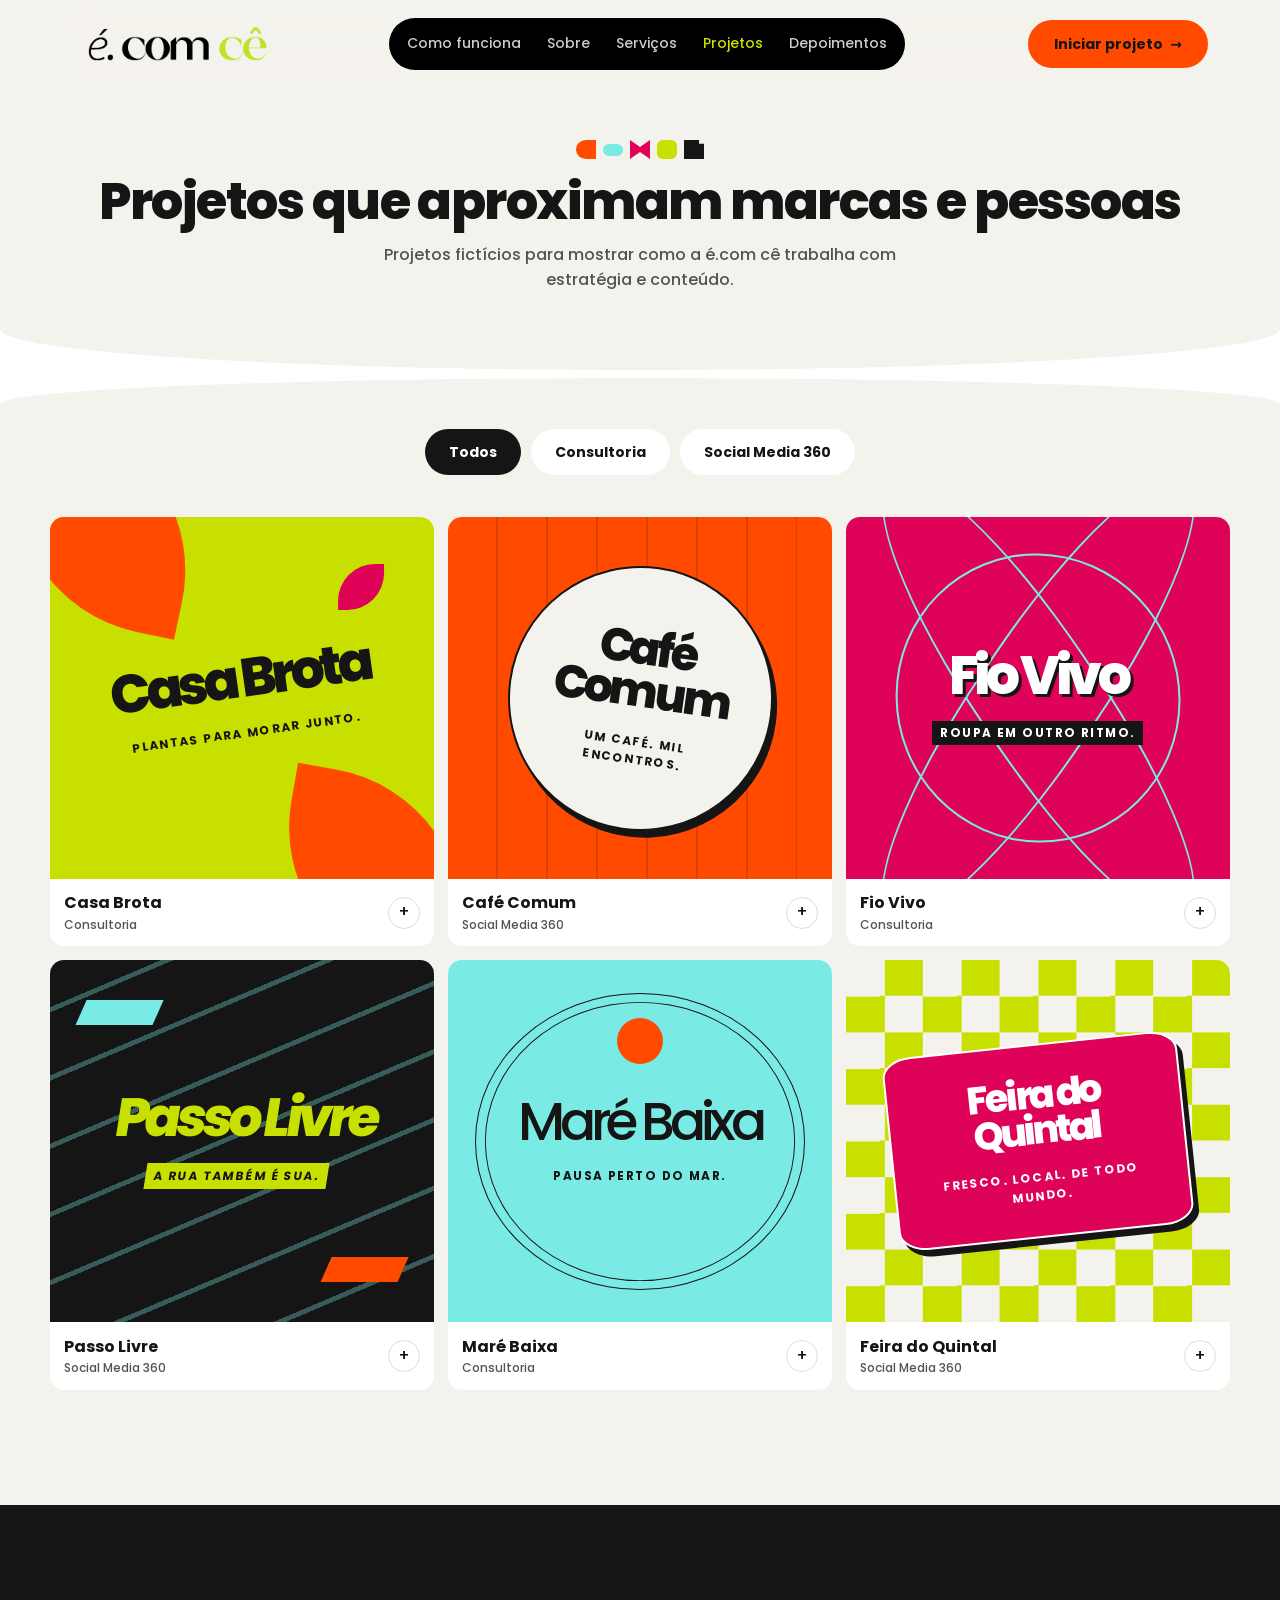
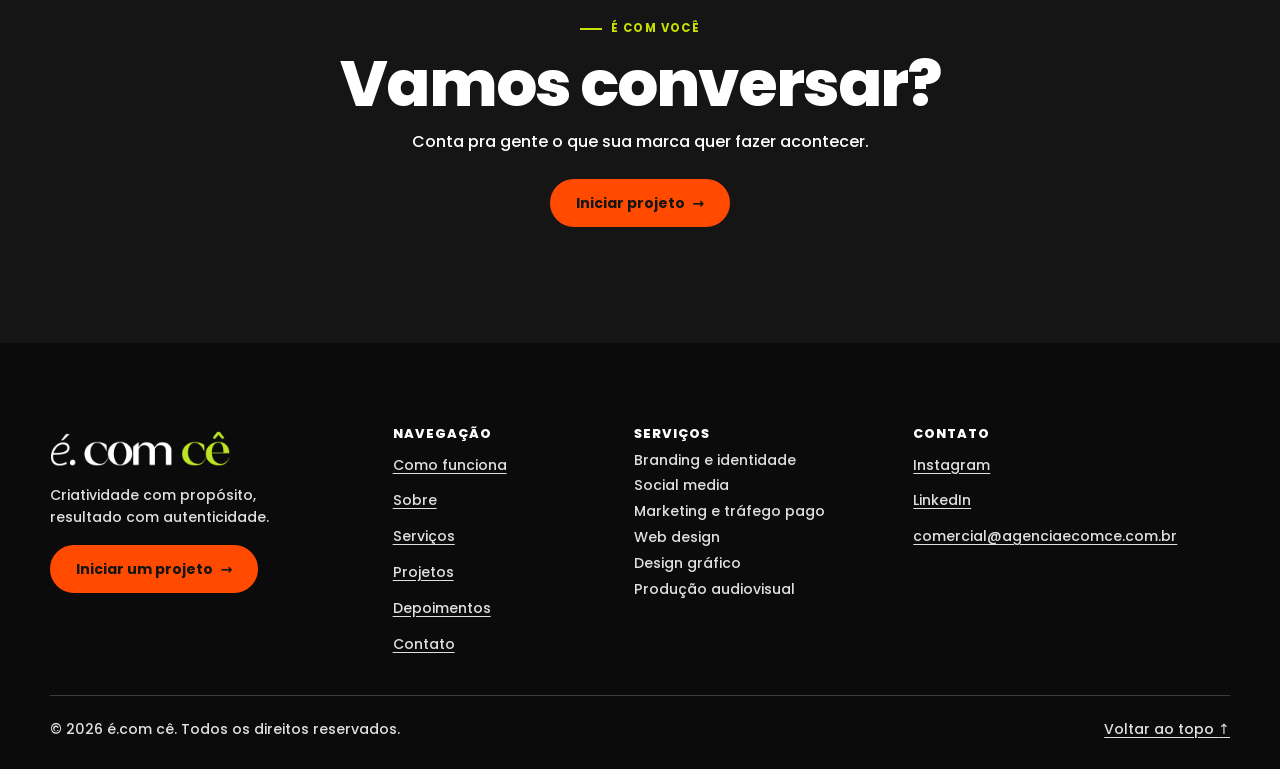
==== projeto/index.html @ 96fc291e "Add files via upload" ====
<!doctype html>
<html lang="pt-BR">
<head>
  <meta charset="utf-8">
  <meta name="viewport" content="width=device-width, initial-scale=1, viewport-fit=cover">
  <title>Projetos | é.com cê</title>
  <meta name="description" content="Explore projetos fictícios de Consultoria e Social Media 360 criados para ilustrar o trabalho da é.com cê.">
  <link rel="icon" href="../img/favicon.png" type="image/png">
  <link rel="stylesheet" href="../css/style.css">
  <link rel="stylesheet" href="../css/pages.css">
  <script src="../js/script.js" defer></script>
</head>
<body>
  <a class="skip-link" href="#conteudo">Pular para o conteúdo</a>

  <header class="site-header">
    <div class="header-bar">
      <a class="brand" href="../#inicio" aria-label="é.com cê — início">
        <span class="brand-mark" aria-hidden="true">
          <img class="brand-ink" src="../img/logo-escura.png" alt="" width="1232" height="1231">
          <img class="brand-white" src="../img/logo-clara.png" alt="" width="1232" height="1232">
        </span>
      </a>
      <button class="menu-toggle" type="button" aria-expanded="false" aria-controls="menu" hidden>
        <span class="menu-toggle-icon" aria-hidden="true"></span>
        <span class="sr-only">Abrir menu</span>
      </button>
      <nav class="site-nav" id="menu" aria-label="Principal">
        <a href="../#como">Como funciona</a>
        <a href="../sobre/">Sobre</a>
        <a href="../#servicos">Serviços</a>
        <a href="./" aria-current="page">Projetos</a>
        <a href="../#depoimentos">Depoimentos</a>
        <a class="button button-primary nav-contact-mobile" href="../#contato">Iniciar projeto <span aria-hidden="true">→</span></a>
      </nav>
      <a class="button button-primary nav-contact-desktop" href="../#contato">Iniciar projeto <span aria-hidden="true">→</span></a>
    </div>
  </header>

  <main id="conteudo" tabindex="-1">
    <section class="inner-hero portfolio-hero" id="inicio" aria-labelledby="project-title">
      <div class="container">
        <div class="brand-shapes hero-enter" aria-hidden="true"><span></span><span></span><span></span><span></span><span></span></div>
        <h1 class="hero-enter" id="project-title">Projetos que aproximam marcas e pessoas</h1>
        <p class="section-copy hero-enter">Projetos fictícios para mostrar como a é.com cê trabalha com estratégia e conteúdo.</p>
      </div>
    </section>

    <section class="portfolio-gallery" aria-label="Galeria de projetos">
      <div class="container">
        <div class="project-filters" role="group" aria-label="Filtrar projetos" hidden>
          <button type="button" class="button" data-filter="todos" aria-pressed="true">Todos</button>
          <button type="button" class="button" data-filter="consultoria" aria-pressed="false">Consultoria</button>
          <button type="button" class="button" data-filter="social" aria-pressed="false">Social Media 360</button>
        </div>
        <p class="sr-only" role="status" id="project-filter-status"></p>
        <div class="portfolio-grid">
          <details class="project-card" data-project-category="consultoria">
            <summary>
              <div class="project-art art-brota" aria-hidden="true">
                <div class="art-decor"><i></i><i></i><i></i></div>
                <div class="art-lockup"><span>Casa Brota</span><small>Plantas para morar junto.</small></div>
              </div>
              <div class="project-caption">
                <span><strong>Casa Brota</strong><small>Consultoria</small></span>
                <span class="project-more" aria-hidden="true"></span>
              </div>
            </summary>
            <p class="project-description">Uma floricultura de bairro quer mostrar como escolher e cuidar de plantas para espaços pequenos. O projeto organiza o posicionamento, os temas de comunicação e as orientações para o primeiro mês.</p>
          </details>
          <details class="project-card" data-project-category="social">
            <summary>
              <div class="project-art art-comum" aria-hidden="true">
                <div class="art-decor"><i></i><i></i><i></i></div>
                <div class="art-lockup"><span>Café Comum</span><small>Um café. Mil encontros.</small></div>
              </div>
              <div class="project-caption">
                <span><strong>Café Comum</strong><small>Social Media 360</small></span>
                <span class="project-more" aria-hidden="true"></span>
              </div>
            </summary>
            <p class="project-description">Uma série de posts e vídeos apresenta quem faz o café, o que sai do forno e como o bairro ocupa o salão. O calendário conecta cada formato a um momento da semana.</p>
          </details>
          <details class="project-card" data-project-category="consultoria">
            <summary>
              <div class="project-art art-fio" aria-hidden="true">
                <div class="art-decor"><i></i><i></i><i></i></div>
                <div class="art-lockup"><span>Fio Vivo</span><small>Roupa em outro ritmo.</small></div>
              </div>
              <div class="project-caption">
                <span><strong>Fio Vivo</strong><small>Consultoria</small></span>
                <span class="project-more" aria-hidden="true"></span>
              </div>
            </summary>
            <p class="project-description">Uma marca de roupas feitas em pequenas tiragens precisa explicar seu modelo de produção. O projeto propõe uma mensagem central, pautas sobre o processo e um roteiro para o lançamento.</p>
          </details>
          <details class="project-card" data-project-category="social">
            <summary>
              <div class="project-art art-passo" aria-hidden="true">
                <div class="art-decor"><i></i><i></i><i></i></div>
                <div class="art-lockup"><span>Passo Livre</span><small>A rua também é sua.</small></div>
              </div>
              <div class="project-caption">
                <span><strong>Passo Livre</strong><small>Social Media 360</small></span>
                <span class="project-more" aria-hidden="true"></span>
              </div>
            </summary>
            <p class="project-description">Uma comunidade de corrida quer acolher quem está começando. A campanha propõe percursos fáceis, vídeos curtos com dicas e chamadas para os encontros do fim de semana.</p>
          </details>
          <details class="project-card" data-project-category="consultoria">
            <summary>
              <div class="project-art art-mare" aria-hidden="true">
                <div class="art-decor"><i></i><i></i><i></i></div>
                <div class="art-lockup"><span>Maré Baixa</span><small>Pausa perto do mar.</small></div>
              </div>
              <div class="project-caption">
                <span><strong>Maré Baixa</strong><small>Consultoria</small></span>
                <span class="project-more" aria-hidden="true"></span>
              </div>
            </summary>
            <p class="project-description">Uma pousada fictícia quer atrair visitantes na baixa temporada. O plano combina uma proposta de estadia mais tranquila com ideias de conteúdo sobre o entorno e a rotina local.</p>
          </details>
          <details class="project-card" data-project-category="social">
            <summary>
              <div class="project-art art-quintal" aria-hidden="true">
                <div class="art-decor"><i></i><i></i><i></i></div>
                <div class="art-lockup"><span>Feira do Quintal</span><small>Fresco. Local. De todo mundo.</small></div>
              </div>
              <div class="project-caption">
                <span><strong>Feira do Quintal</strong><small>Social Media 360</small></span>
                <span class="project-more" aria-hidden="true"></span>
              </div>
            </summary>
            <p class="project-description">Uma feira de produtores locais precisa divulgar sua próxima edição. A série apresenta expositores, produtos da estação e um guia prático para quem vai pela primeira vez.</p>
          </details>
        </div>
      </div>
    </section>

    <section class="section section-dark inner-cta" data-theme="dark" aria-labelledby="vamos-conversar">
      <div class="container" data-reveal>
        <p class="eyebrow">É com você</p>
        <h2 id="vamos-conversar">Vamos conversar?</h2>
        <p>Conta pra gente o que sua marca quer fazer acontecer.</p>
        <a class="button button-primary" href="../#contato">Iniciar projeto <span aria-hidden="true">→</span></a>
      </div>
    </section>
  </main>

  <footer class="site-footer" data-theme="dark">
    <div class="container">
      <div class="footer-grid">
        <div class="footer-brand">
          <a class="brand" href="../#inicio" aria-label="é.com cê — início">
            <span class="brand-mark"><img class="brand-white" src="../img/logo-clara.png" alt="" width="1232" height="1232"></span>
          </a>
          <p>Criatividade com propósito, resultado com autenticidade.</p>
          <a class="button button-primary" href="../#contato">Iniciar um projeto <span aria-hidden="true">→</span></a>
        </div>
        <nav class="footer-column" aria-label="Seções">
          <h2>Navegação</h2>
          <a href="../#como">Como funciona</a><a href="../sobre/">Sobre</a><a href="../#servicos">Serviços</a>
          <a href="./" aria-current="page">Projetos</a><a href="../#depoimentos">Depoimentos</a><a href="../#contato">Contato</a>
        </nav>
        <div class="footer-column">
          <h2>Serviços</h2>
          <span>Branding e identidade</span><span>Social media</span><span>Marketing e tráfego pago</span>
          <span>Web design</span><span>Design gráfico</span><span>Produção audiovisual</span>
        </div>
        <div class="footer-column">
          <h2>Contato</h2>
          <a href="https://www.instagram.com/e.com.ce/">Instagram</a>
          <a href="https://www.linkedin.com/company/ag%C3%AAncia-%C3%A9-com-c%C3%AA/">LinkedIn</a>
          <a data-contact-email href="mailto:comercial@agenciaecomce.com.br">comercial@agenciaecomce.com.br</a>
        </div>
      </div>
      <div class="footer-bottom">
        <span>© <span id="current-year">2026</span> é.com cê. Todos os direitos reservados.</span>
        <a href="#inicio">Voltar ao topo <span aria-hidden="true">↑</span></a>
      </div>
    </div>
  </footer>
</body>
</html>
---- css/style.css ----
/* Poppins, alfabeto latino. Consulte fonts/OFL.txt. */
@font-face {
  font-family: "Poppins";
  font-style: normal;
  font-weight: 400;
  font-display: swap;
  src: url("../fonts/poppins-400.woff2") format("woff2");
}

@font-face {
  font-family: "Poppins";
  font-style: normal;
  font-weight: 500;
  font-display: swap;
  src: url("../fonts/poppins-500.woff2") format("woff2");
}

@font-face {
  font-family: "Poppins";
  font-style: normal;
  font-weight: 600;
  font-display: swap;
  src: url("../fonts/poppins-600.woff2") format("woff2");
}

@font-face {
  font-family: "Poppins";
  font-style: normal;
  font-weight: 700;
  font-display: swap;
  src: url("../fonts/poppins-700.woff2") format("woff2");
}

@font-face {
  font-family: "Poppins";
  font-style: normal;
  font-weight: 800;
  font-display: swap;
  src: url("../fonts/poppins-800.woff2") format("woff2");
}

@font-face {
  font-family: "Poppins";
  font-style: italic;
  font-weight: 400;
  font-display: swap;
  src: url("../fonts/poppins-400-italic.woff2") format("woff2");
}

/* Base, layout e cores */
:root {
  color-scheme: light;
  --ink: #151515;
  --paper: #f4f2ec;
  --white: #fff;
  --orange: #ff4a00;
  --pink: #de0358;
  --lime: #c8e000;
  --cyan: #7aeae4;
  --muted: #55534e;
  --line: #18171526;
  --font: "Poppins", system-ui, sans-serif;
  --radius: 22px;
  --gutter: clamp(18px, 4vw, 48px);
  --section-space: clamp(64px, 9vw, 116px);
  --header-height: 76px;
  --ease-out: cubic-bezier(.2, .75, .25, 1);
}

*, *::before, *::after { box-sizing: border-box; }
html { scroll-behavior: smooth; scroll-padding-top: 16px; }
html.has-fixed-header { scroll-padding-top: calc(var(--header-height) + 12px + env(safe-area-inset-top, 0px)); }
body { margin: 0; background: var(--white); color: var(--ink); font: 500 1rem/1.55 var(--font); }
h1, h2, h3, p { margin: 0; }
h1, h2, h3 { line-height: 1.02; letter-spacing: -.03em; font-weight: 800; overflow-wrap: anywhere; }
h2 { font-size: clamp(2.15rem, 5.5vw, 4rem); text-wrap: balance; }
h3 { font-size: clamp(1.3rem, 2.6vw, 2rem); }
a { color: inherit; }
img { display: block; max-width: 100%; }
button, input, select, textarea { font: inherit; }
button { cursor: pointer; }
[hidden] { display: none !important; }
:focus-visible { outline: 3px solid var(--pink); outline-offset: 4px; }
.section-dark :focus-visible, .site-footer :focus-visible, .site-header[data-theme="dark"] :focus-visible { outline-color: var(--lime); }

.sr-only {
  position: absolute;
  width: 1px;
  height: 1px;
  padding: 0;
  overflow: hidden;
  clip-path: inset(50%);
  white-space: nowrap;
}

.skip-link {
  position: fixed;
  z-index: 30;
  top: calc(12px + env(safe-area-inset-top, 0px));
  left: var(--gutter);
  padding: 10px 16px;
  border-radius: 10px;
  background: var(--white);
  color: var(--ink);
  transform: translateY(calc(-100% - 50px));
}
.skip-link:focus { transform: none; }

.container {
  width: 100%;
  max-width: 1276px;
  padding-inline: max(var(--gutter), env(safe-area-inset-left, 0px)) max(var(--gutter), env(safe-area-inset-right, 0px));
  margin-inline: auto;
}

.section { padding-block: var(--section-space); }
.section-paper { background: var(--paper); }
.section-dark { background: var(--ink); color: var(--white); color-scheme: dark; }
.section-intro { max-width: 770px; margin-bottom: clamp(28px, 5vw, 52px); }
.section-copy { max-width: 58ch; margin-top: 16px; color: var(--muted); }
.eyebrow {
  display: flex;
  align-items: center;
  gap: 9px;
  margin-bottom: 14px;
  font-size: .72rem;
  font-weight: 700;
  letter-spacing: .12em;
  line-height: 1.45;
  text-transform: uppercase;
}
.eyebrow::before { content: ""; width: 1.4rem; height: 2px; flex: 0 0 auto; background: currentColor; }
.section-dark .eyebrow { color: var(--lime); }
h2 em { color: var(--orange); font: inherit; font-style: italic; }
.tag {
  display: inline-block;
  margin-bottom: 18px;
  padding: 6px 10px;
  border-radius: 6px;
  background: var(--pink);
  color: var(--white);
  font-size: .69rem;
  font-weight: 800;
  letter-spacing: .08em;
  text-transform: uppercase;
}
.tag-orange { background: var(--orange); color: var(--ink); }

.actions { display: flex; flex-wrap: wrap; gap: 12px; margin-top: 26px; }
.button {
  display: inline-flex;
  justify-content: center;
  align-items: center;
  gap: .55em;
  min-height: 46px;
  max-width: 100%;
  padding: 13px 24px;
  border: 2px solid currentColor;
  border-radius: 100px;
  background: transparent;
  color: inherit;
  text-align: center;
  text-decoration: none;
  font-size: .875rem;
  font-weight: 700;
  line-height: 1.3;
  transition: transform .22s var(--ease-out), background-color .22s, color .22s;
}
.button-primary { border-color: var(--orange); background: var(--orange); color: var(--ink); }
.button:active { transform: scale(.98); }
@media (hover: hover) and (pointer: fine) {
  .button:hover { transform: translateY(-3px); background: var(--lime); color: var(--ink); }
}

/* Cabeçalho e logotipo. A máscara recorta apenas a margem transparente dos PNGs. */
.site-header {
  --bar-bg: #000;
  --bar-text: var(--ink);
  --bar-line: #1115;
  position: relative;
  z-index: 20;
  padding: calc(9px + env(safe-area-inset-top, 0px)) max(12px, env(safe-area-inset-right, 0px)) 0 max(12px, env(safe-area-inset-left, 0px));
}
.has-fixed-header .site-header { position: fixed; inset: 0 0 auto; }
.site-header[data-theme="dark"] { --bar-text: #fff; --bar-line: #fff5; }

.header-bar {
  position: relative;
  display: flex;
  flex-wrap: wrap;
  align-items: center;
  justify-content: space-between;
  gap: 8px 14px;
  max-width: 1156px;
  min-height: 70px;
  margin-inline: auto;
  padding: 0 10px 0 26px;
  border-radius: 99px;
  color: var(--bar-text);
}
.has-fixed-header .header-bar { backdrop-filter: blur(14px); }

.brand { display: inline-flex; flex: 0 0 auto; min-height: 44px; align-items: center; border-radius: 6px; }
.brand-mark { position: relative; display: block; width: clamp(115px, 14vw, 184px); aspect-ratio: 914 / 178; overflow: hidden; }
.brand-mark img { position: absolute; top: -282%; left: -18.38%; width: 134.8%; height: auto; max-width: none; }
.site-header .brand-white, .site-header[data-theme="dark"] .brand-ink { visibility: hidden; }
.site-header[data-theme="dark"] .brand-white { visibility: visible; }

.site-nav {
  display: flex;
  flex-wrap: wrap;
  align-items: center;
  gap: 2px;
  padding: 6px;
  border-radius: 99px;
  background: var(--bar-bg);
  color: var(--white);
}
.site-nav a:not(.button) {
  display: flex;
  align-items: center;
  min-height: 40px;
  padding: 9px 12px;
  border-radius: 99px;
  font-size: .875rem;
  text-decoration: none;
  opacity: .8;
}
.site-nav a:not(.button):is(:hover, [aria-current]) { color: var(--lime); opacity: 1; }
.site-nav :focus-visible { outline-color: var(--lime); }
.nav-contact-mobile { display: none; }
.menu-toggle {
  display: grid;
  place-items: center;
  width: 46px;
  height: 46px;
  padding: 0;
  border: 1px solid var(--bar-line);
  border-radius: 50%;
  color: inherit;
  background: transparent;
}
.menu-toggle-icon { display: grid; gap: 5px; }
.menu-toggle-icon::before, .menu-toggle-icon::after {
  content: "";
  width: 18px;
  height: 2px;
  background: currentColor;
  transition: transform .22s var(--ease-out);
}
.menu-toggle[aria-expanded="true"] .menu-toggle-icon::before { transform: translateY(3.5px) rotate(45deg); }
.menu-toggle[aria-expanded="true"] .menu-toggle-icon::after { transform: translateY(-3.5px) rotate(-45deg); }

/* Abertura */
.hero {
  padding-block: clamp(64px, 9vw, 120px);
  background: var(--white);
  text-align: center;
}
.has-fixed-header .hero { padding-top: clamp(124px, 15vw, 180px); }
.hero .actions { justify-content: center; margin-top: 20px; }
.hero h1 { max-width: 880px; margin-inline: auto; font-size: clamp(2.5rem, 6.6vw, 5.25rem); text-wrap: balance; }
.hero h1 span { color: var(--orange); }
.hero .section-copy { margin: 22px auto 0; }

/* Seções institucionais */

.manifesto-copy { max-width: 580px; margin-inline: auto; text-align: center; }
.manifesto-copy .section-copy { max-width: 480px; margin-inline: auto; }
.manifesto-copy .section-copy:first-child { margin-top: 0; }
.manifesto-copy .actions { justify-content: center; }

.service-strip { overflow: hidden; padding-block: 16px; background: var(--lime); }
.service-strip-track { display: flex; width: max-content; animation: service-scroll 34s linear infinite; }
.service-strip-group { display: flex; flex: none; justify-content: space-around; align-items: center; min-width: 100vw; }
.service-strip span { display: inline-flex; gap: 20px; align-items: center; padding-inline-start: 20px; font-size: clamp(1.15rem, 2.2vw, 1.65rem); font-style: italic; white-space: nowrap; }
.service-strip span::after { content: "●"; font-size: .65rem; font-style: normal; }
.service-strip:hover .service-strip-track { animation-play-state: paused; }
@keyframes service-scroll { to { transform: translateX(-50%); } }

.service-grid { display: grid; grid-template-columns: repeat(12, minmax(0, 1fr)); gap: 14px; }
.service-card {
  display: flex;
  flex-direction: column;
  justify-content: space-between;
  grid-column: span 4;
  gap: clamp(16px, 5vw, 54px);
  min-width: 0;
  min-height: 290px;
  padding: clamp(20px, 3vw, 32px);
  border-radius: var(--radius);
  background: var(--card-bg);
  color: var(--ink);
  transition: box-shadow .25s var(--ease-out);
}
.service-card:nth-child(1) { --card-bg: var(--orange); grid-column: span 7; }
.service-card:nth-child(2) { --card-bg: var(--pink); grid-column: span 5; color: var(--white); }
.service-card:nth-child(3) { --card-bg: var(--lime); }
.service-card:nth-child(4) { --card-bg: var(--cyan); }
.service-card:nth-child(5) { --card-bg: var(--paper); }
.service-card p { margin-top: 12px; font-size: .93rem; }
.service-card p::before { content: "→ "; }
.service-number { align-self: flex-start; font: italic 400 3.9rem/.9 var(--font); opacity: .68; transition: transform .25s var(--ease-out); }
@media (hover: hover) and (pointer: fine) {
  .service-card:hover { box-shadow: 0 0 0 3px #ffffff80; }
  .service-card:hover .service-number { transform: translateX(7px) rotate(-8deg); }
}

/* Depoimentos e caminhos */
.testimonials, .paths { text-align: center; }
.testimonials h2, .paths h2 { font-size: clamp(1.75rem, 4vw, 2.75rem); }
.testimonials .section-copy, .paths .section-intro, .paths .section-copy { margin-inline: auto; }
.testimonial-categories {
  display: grid;
  grid-template-columns: repeat(5, minmax(0, 1fr));
  gap: 10px;
  margin: 30px 0 20px;
}
.testimonial-categories > div {
  position: relative;
  display: flex;
  align-items: flex-end;
  aspect-ratio: 3 / 4;
  padding: 12px;
  border-radius: 16px;
  background: var(--tile-bg, var(--ink));
  color: var(--tile-text, var(--white));
  font-size: .81rem;
  font-weight: 800;
}
.testimonial-categories > div::before {
  content: "▶" / "";
  position: absolute;
  inset: 0;
  display: grid;
  place-items: center;
  font-size: 1.6rem;
}
.testimonial-categories > :nth-child(1) { --tile-bg: var(--pink); }
.testimonial-categories > :nth-child(3) { --tile-bg: var(--orange); --tile-text: var(--ink); }
.testimonial-categories > :nth-child(4) { --tile-bg: var(--cyan); --tile-text: var(--ink); }
.testimonial-categories > :nth-child(5) { --tile-bg: var(--lime); --tile-text: var(--ink); }
.testimonial-panel {
  display: grid;
  grid-template-columns: minmax(0, .7fr) minmax(0, 1.6fr) minmax(0, 1fr);
  align-items: center;
  gap: 24px;
  padding: clamp(18px, 4vw, 26px);
  border-radius: 20px;
  background: var(--ink);
  color: #ddd;
  text-align: left;
  font-size: .875rem;
}
.testimonial-panel h3 { font-size: 1.375rem; color: var(--white); }
.testimonial-author { display: flex; align-items: center; gap: 12px; margin-top: 14px; }
.testimonial-author span { width: 42px; height: 42px; border-radius: 50%; background: #333; }
.testimonial-logos { display: grid; grid-template-columns: repeat(2, minmax(0, 1fr)); gap: 10px; }
.testimonial-logos span { display: grid; place-items: center; min-height: 54px; border: 1px dashed #fff4; border-radius: 12px; text-align: center; font-size: .72rem; }
.path-grid { display: grid; grid-template-columns: repeat(3, minmax(0, 1fr)); gap: 14px; text-align: left; }
.path-card { display: flex; flex-direction: column; align-items: flex-start; gap: 12px; padding: clamp(20px, 3vw, 30px); border: 1px solid var(--line); border-radius: var(--radius); background: var(--white); }
.path-card ul { margin: 0 0 8px; padding-inline-start: 20px; }
.path-card .button { margin-top: auto; }
.path-featured { background: var(--pink); color: var(--white); }
.path-featured .badge { color: var(--ink); }
.path-featured .button { background: var(--white); color: var(--pink); }
.path-dark { background: var(--ink); color: var(--white); }
.path-dark .button { border-color: var(--orange); background: var(--orange); color: var(--ink); }
.path-dark :focus-visible { outline-color: var(--lime); }
.badge { padding: 4px 10px; border-radius: 100px; background: var(--lime); font-size: .72rem; font-weight: 700; }

/* Contato e rodapé */
.contact-layout { display: grid; grid-template-columns: repeat(2, minmax(0, 1fr)); align-items: start; gap: clamp(24px, 5vw, 62px); }
.faq { display: grid; gap: 8px; margin-block: 16px 20px; }
.faq details { border: 1px solid #fff4; border-radius: 12px; }
.faq summary { display: flex; justify-content: space-between; align-items: center; gap: 12px; min-height: 46px; padding: 10px 14px; cursor: pointer; font-size: .94rem; font-weight: 600; list-style: none; }
.faq summary::-webkit-details-marker { display: none; }
.faq summary::after { content: "+"; flex: none; color: var(--lime); font-size: 1.3rem; line-height: 1; }
.faq details[open] summary::after { content: "−"; }
.faq details p { padding: 0 14px 14px; color: #ddd; font-size: .9rem; }
.contact-note { display: flex; flex-wrap: wrap; gap: 8px; padding: clamp(18px, 3vw, 26px); border-radius: var(--radius); background: var(--lime); color: var(--ink); }
.contact-note h3, .contact-note p { flex-basis: 100%; }
.contact-note .button { margin-top: 8px; }
.contact-note :focus-visible { outline-color: var(--ink); }

.contact-form {
  display: grid;
  gap: 7px;
  padding: clamp(16px, 3vw, 30px);
  border-radius: var(--radius);
  background: var(--white);
  color: var(--ink);
  color-scheme: light;
}
.contact-form label { font-size: .84rem; font-weight: 700; }
.contact-form label span { color: var(--muted); font-weight: 400; }
.contact-form :is(input, select, textarea) {
  min-width: 0;
  width: 100%;
  min-height: 46px;
  margin-bottom: 8px;
  padding: 9px 12px;
  border: 1px solid #7c7970;
  border-radius: 10px;
  background: var(--white);
  color: var(--ink);
  font-size: 1rem;
}
.contact-form textarea { resize: vertical; }
.contact-form :is(input, textarea)::placeholder { font-size: .875rem; }
.contact-form :focus-visible { outline-color: var(--pink); }
.contact-form button:disabled { opacity: .65; cursor: wait; }
.form-note, .form-status { color: var(--muted); font-size: .84rem; }
.form-status:not(:empty) { padding: 10px; border-radius: 8px; background: #ebf6ba; color: var(--ink); }
.form-status[data-error="true"] { background: #ffe1d7; color: #7e2209; }

.site-footer { padding-block: clamp(48px, 7vw, 84px) max(24px, env(safe-area-inset-bottom, 0px)); background: #0b0b0b; color: #e0e0e0; font-size: .88rem; }
.footer-grid { display: grid; grid-template-columns: 1.25fr .85fr 1fr 1.25fr; gap: 26px; }
.footer-brand .brand-mark { width: min(180px, 60vw); }
.footer-brand p { max-width: 27ch; margin: 12px 0 16px; }
.footer-column { display: flex; flex-direction: column; align-items: flex-start; gap: 4px; min-width: 0; }
.footer-column h2 { margin-bottom: 6px; color: var(--white); font-size: .8rem; letter-spacing: .08em; text-transform: uppercase; }
.footer-column a, .footer-bottom a { padding-block: 5px; text-decoration: underline; text-underline-offset: .22em; overflow-wrap: anywhere; }
.site-footer a:not(.button):hover { color: var(--lime); }
.footer-bottom { display: flex; flex-wrap: wrap; align-items: center; justify-content: space-between; gap: 12px; margin-top: 34px; padding-top: 18px; border-top: 1px solid #fff3; }

/* Movimento: a abertura roda no carregamento; as seções revelam uma vez. */
@keyframes enter {
  from { opacity: 0; transform: translateY(24px); }
  to { opacity: 1; transform: none; }
}
@keyframes menu-enter {
  from { opacity: 0; transform: translateY(-8px); }
  to { opacity: 1; transform: none; }
}

@media (prefers-reduced-motion: no-preference) {
  .hero-enter { animation: enter .68s var(--ease-out) backwards; }
  .hero h1 { animation-delay: .1s; }
  .hero .section-copy { animation-delay: .22s; }
  .hero .actions { animation-delay: .34s; }
  .hero .actions:focus-within { animation: none; }
  [data-reveal-state="pending"]:not(:focus-within) { opacity: 0; transform: translateY(22px); }
  [data-reveal-state="shown"] { transition: opacity .55s var(--ease-out), transform .55s var(--ease-out); }
  [data-reveal="2"] { transition-delay: 55ms; }
  [data-reveal="3"] { transition-delay: 110ms; }
  [data-reveal-state]:focus-within { opacity: 1; transform: none; transition: none; }
  .service-card[data-reveal-state="shown"] { transition-property: opacity, transform, box-shadow; }
}

/* Tablet e celular */
@media (max-width: 940px) {
  .header-bar { padding-inline: 14px; }
  .site-nav { flex-basis: 100%; }
  .nav-contact-desktop { display: none; }
  .nav-contact-mobile { display: inline-flex; }
  .has-fixed-header .site-nav {
    position: absolute;
    inset: calc(100% + 4px) 0 auto;
    display: grid;
    max-height: calc(100dvh - var(--header-height) - 18px - env(safe-area-inset-top, 0px) - env(safe-area-inset-bottom, 0px));
    overflow-y: auto;
    overscroll-behavior: contain;
    padding: 14px 18px 18px;
    border: 1px solid #fff4;
    border-radius: 24px;
    animation: menu-enter .22s var(--ease-out);
  }
  .has-fixed-header .site-nav a:not(.button) {
    min-height: 44px;
    padding-inline: 4px;
    border-bottom: 1px solid #fff3;
    border-radius: 0;
    font-size: 1rem;
  }
  .has-fixed-header .nav-contact-mobile { margin-top: 8px; }

  .service-grid, .contact-layout, .path-grid, .testimonial-panel { grid-template-columns: minmax(0, 1fr); }
  .service-card:nth-child(n) { grid-column: auto; min-height: 205px; }
  .testimonial-categories { grid-template-columns: repeat(3, minmax(0, 1fr)); }
  .footer-grid { grid-template-columns: repeat(2, minmax(0, 1fr)); }
  .footer-brand { grid-column: 1 / -1; }
  .footer-column a, .footer-bottom a { display: inline-flex; align-items: center; min-height: 44px; }
}

@media (max-width: 460px) {
  .hero .actions { display: grid; grid-template-columns: minmax(0, 1fr); max-width: 340px; margin-inline: auto; }
  .hero h1 { font-size: clamp(2.15rem, 9.4vw, 2.85rem); }
  .footer-grid { grid-template-columns: minmax(0, 1fr); }
  .service-card:nth-child(n) { min-height: 0; }
}

@media (prefers-reduced-motion: reduce) {
  *, *::before, *::after { animation: none !important; transition: none !important; scroll-behavior: auto !important; }
  .button:is(:hover, :active), .service-card:hover .service-number { transform: none; }
  .service-strip-track { width: auto; }
  .service-strip-group { min-width: 0; flex-wrap: wrap; gap: 6px; padding-inline: 12px; }
  .service-strip-group span { padding-inline-start: 6px; gap: 6px; }
  .service-strip-repeat { display: none; }
}
---- css/pages.css ----
/* Layout das páginas internas */
.inner-hero { padding-block: clamp(48px, 7vw, 100px) clamp(48px, 6vw, 82px); background: var(--paper); }
.has-fixed-header .inner-hero { padding-top: calc(var(--header-height) + clamp(42px, 5vw, 84px) + env(safe-area-inset-top, 0px)); }
.inner-hero h1 { font-size: clamp(2.15rem, 4vw, 3.7rem); text-wrap: balance; }
.inner-cta { text-align: center; }
.inner-cta .eyebrow { justify-content: center; }
.inner-cta h2 { margin-bottom: 14px; }
.inner-cta .button { margin-top: 24px; }

/* Portfólio */
.portfolio-hero { text-align: center; border-radius: 0 0 50% 50% / 0 0 11% 11%; }
.portfolio-hero .section-copy { margin-inline: auto; }
.brand-shapes { display: flex; justify-content: center; gap: 7px; align-items: center; margin-bottom: 16px; }
.brand-shapes span { width: 20px; height: 19px; background: var(--pink); }
.brand-shapes span:nth-child(1) { border-radius: 100% 0 0 100%; background: var(--orange); }
.brand-shapes span:nth-child(2) { height: 12px; border-radius: 20px; background: var(--cyan); }
.brand-shapes span:nth-child(3) { clip-path: polygon(0 0, 50% 37%, 100% 0, 100% 100%, 50% 63%, 0 100%); }
.brand-shapes span:nth-child(4) { border-radius: 6px; background: var(--lime); }
.brand-shapes span:nth-child(5) { clip-path: polygon(0 0, 75% 0, 75% 20%, 100% 20%, 100% 100%, 0 100%); background: var(--ink); }

.portfolio-gallery {
  margin-top: 8px;
  padding-block: clamp(26px, 4vw, 52px) var(--section-space);
  border-radius: 50% 50% 0 0 / 26px 26px 0 0;
  background: var(--paper);
}
.project-filters { display: flex; flex-wrap: wrap; justify-content: center; gap: 10px; margin-bottom: clamp(24px, 4vw, 42px); }
.project-filters .button { border: 0; background: var(--white); }
.project-filters .button[aria-pressed="true"] { background: var(--ink); color: var(--white); }
.portfolio-grid { display: grid; grid-template-columns: repeat(3, minmax(0, 1fr)); align-items: start; gap: 14px; }
.project-card { border-radius: 14px; background: var(--white); }
.project-card summary { display: block; list-style: none; cursor: pointer; border-radius: inherit; }
.project-card summary::-webkit-details-marker, .offer-accordion summary::-webkit-details-marker { display: none; }
.project-caption { display: flex; align-items: center; justify-content: space-between; gap: 10px; padding: 12px 14px; }
.project-caption strong, .project-caption small { display: block; }
.project-caption small { color: var(--muted); font-size: .75rem; }
.project-more { display: grid; place-items: center; flex: 0 0 32px; height: 32px; border: 1px solid var(--line); border-radius: 50%; }
.project-more::before { content: "+"; }
.project-card[open] .project-more::before { content: "−"; }
.project-description { padding: 0 14px 16px; color: var(--muted); font-size: .875rem; }

.project-art {
  position: relative;
  container-type: inline-size;
  isolation: isolate;
  overflow: hidden;
  display: grid;
  place-items: center;
  aspect-ratio: 1.06;
  border-radius: 14px 14px 0 0;
  background: var(--art-bg);
  color: var(--art-ink, var(--ink));
  text-align: center;
}
.art-decor { position: absolute; inset: 0; z-index: -1; overflow: hidden; transition: transform .45s var(--ease-out); }
.project-card summary:hover .art-decor { transform: scale(1.06); }
.art-decor i { position: absolute; display: block; }
.art-lockup { width: 84%; }
.art-lockup span { display: block; font-size: clamp(1.8rem, 14cqw, 5rem); font-weight: 800; line-height: .94; letter-spacing: -.085em; }
.art-lockup small { display: block; margin-top: 5cqw; font-size: clamp(.625rem, 3.1cqw, .95rem); font-weight: 700; letter-spacing: .12em; text-transform: uppercase; }

.art-brota { --art-bg: var(--lime); }
.art-brota .art-decor i { width: 50%; aspect-ratio: 1; background: var(--orange); border-radius: 0 80% 0 80%; }
.art-brota .art-decor i:nth-child(1) { top: -24%; left: -12%; transform: rotate(12deg); }
.art-brota .art-decor i:nth-child(2) { bottom: -25%; right: -10%; transform: rotate(10deg); }
.art-brota .art-decor i:nth-child(3) { right: 13%; top: 13%; width: 12%; background: var(--pink); transform: rotate(90deg); }
.art-brota .art-lockup { transform: rotate(-8deg); }

.art-comum { --art-bg: var(--orange); --art-ink: var(--ink); }
.art-comum .art-decor { background: repeating-linear-gradient(90deg, transparent 0 12.5%, #15151528 12.5% 13%); }
.art-comum .art-lockup { width: 69%; aspect-ratio: 1; display: grid; align-content: center; padding: 10%; background: var(--paper); border: 2px solid; border-radius: 50%; box-shadow: 5px 6px 0 var(--ink); transform: rotate(8deg); }
.art-comum .art-lockup span { font-size: clamp(1.7rem, 12cqw, 4rem); }

.art-fio { --art-bg: var(--pink); --art-ink: var(--white); }
.art-fio .art-decor i { inset: -22% 34%; border: 2px solid var(--cyan); border-radius: 48%; transform: rotate(-34deg); }
.art-fio .art-decor i:nth-child(2) { transform: rotate(34deg); }
.art-fio .art-decor i:nth-child(3) { inset: 10% 13%; border-radius: 50%; transform: rotate(-22deg); }
.art-fio .art-lockup span { text-shadow: 3px 3px var(--ink); }
.art-fio .art-lockup small { display: inline-block; padding: 3px 8px; background: var(--ink); }

.art-passo { --art-bg: var(--ink); --art-ink: var(--lime); }
.art-passo .art-decor { background: repeating-linear-gradient(-23deg, transparent 0 12%, #7aeae455 12% 13%); }
.art-passo .art-decor i:nth-child(1) { top: 11%; left: 8%; width: 20%; height: 7%; background: var(--cyan); transform: skew(-24deg); }
.art-passo .art-decor i:nth-child(2) { right: 8%; bottom: 11%; width: 20%; height: 7%; background: var(--orange); transform: skew(-24deg); }
.art-passo .art-lockup { transform: skew(-9deg); }
.art-passo .art-lockup small { display: inline-block; padding: 4px 8px; background: var(--lime); color: var(--ink); }

.art-mare { --art-bg: var(--cyan); }
.art-mare .art-decor i { width: 86%; height: 82%; border: 1px solid var(--ink); border-radius: 50%; top: 9%; left: 7%; }
.art-mare .art-decor i:nth-child(2) { transform: scale(.94); }
.art-mare .art-decor i:nth-child(3) { left: 44%; top: 16%; width: 12%; height: auto; aspect-ratio: 1; border: 0; background: var(--orange); }
.art-mare .art-lockup span { font-weight: 500; letter-spacing: -.1em; }

.art-quintal { --art-bg: var(--paper); }
.art-quintal .art-decor { background: conic-gradient(var(--lime) 25%, transparent 0 50%, var(--lime) 0 75%, transparent 0) 0 0 / 20% 20%; }
.art-quintal .art-lockup { width: 77%; padding: 8% 5%; border: 2px solid; border-radius: 10%; background: var(--pink); color: var(--white); transform: rotate(-6deg); box-shadow: 5px 7px 0 var(--ink); }
.art-quintal .art-lockup span { font-size: clamp(1.5rem, 10cqw, 3.5rem); }

/* Sobre e retratos */
.about-hero-grid { display: grid; grid-template-columns: minmax(0, .8fr) minmax(0, 1.2fr); align-items: center; gap: clamp(24px, 6vw, 84px); }
.about-hero-grid > .hero-enter:nth-child(2) { animation-delay: .12s; }
.about-portrait { position: relative; margin: 0 7px; }
.about-portrait-art { display: grid; grid-template-columns: repeat(3, minmax(0, 1fr)); align-items: end; overflow: hidden; min-height: 230px; aspect-ratio: 1.56; border-radius: 26% 0 0 0; background: var(--cyan); }
.about-portrait-art img { width: 100%; height: auto; }
.about-portrait-art img:nth-child(2) { transform: scale(1.14); transform-origin: bottom; z-index: 1; }
.portrait-spark, .portrait-star { position: absolute; z-index: 2; line-height: 1; font-size: clamp(2.75rem, 8vw, 7rem); }
.portrait-spark { top: -.22em; right: -.1em; color: var(--pink); }
.portrait-star { bottom: -.28em; left: -.19em; color: var(--lime); }

.team-section { padding-block: clamp(24px, 4vw, 48px); }
.team-carousel { overflow: hidden; }
.team-carousel:focus-visible { outline-offset: -4px; }
.team-track { display: flex; width: max-content; }
.team-group { display: flex; gap: 10px; padding-inline-end: 10px; }
.team-group img { width: clamp(160px, 24vw, 320px); height: auto; border-radius: 22px; filter: grayscale(100%); }
.team-controls { display: flex; flex-wrap: wrap; align-items: center; justify-content: space-between; gap: 10px; margin-top: 12px; color: var(--muted); font-size: .8rem; }
.team-motion-toggle { padding-block: 6px; min-height: 44px; }
@media (prefers-reduced-motion: no-preference) {
  .team-track { animation: team-slide 42s linear infinite; }
  .team-carousel:hover .team-track, .team-carousel:focus-within .team-track, .team-track.is-paused { animation-play-state: paused; }
}
@keyframes team-slide { to { transform: translateX(-50%); } }

.about-offer-grid { display: grid; grid-template-columns: minmax(0, .8fr) minmax(0, 1.2fr); gap: clamp(20px, 6vw, 84px); }
.about-offer h2 { font-size: clamp(2rem, 4.2vw, 3.4rem); }
.about-offer h2 span { color: var(--orange); }
.about-offer-social { background: var(--paper); }
.about-offer-social h2 span { color: var(--pink); }
.offer-accordion { display: grid; align-content: start; gap: 7px; }
.offer-accordion details { border-radius: 12px; background: var(--paper); }
.about-offer-social details { background: var(--white); }
.offer-accordion summary { display: flex; align-items: center; justify-content: space-between; gap: 12px; min-height: 56px; padding: 10px 14px; border-radius: 12px; cursor: pointer; list-style: none; font-weight: 600; }
.offer-accordion summary::after { content: "+"; display: grid; place-items: center; flex: 0 0 32px; height: 32px; border-radius: 50%; background: var(--orange); color: var(--ink); font-size: 1.25rem; }
.about-offer-social summary::after { background: var(--pink); color: var(--white); }
.offer-accordion details[open] summary::after { content: "−"; }
.offer-accordion details p { padding: 0 14px 14px; color: var(--muted); font-size: .9rem; }
.partners-section { min-height: clamp(200px, 30vw, 345px); background: var(--white); text-align: center; }

@media (max-width: 820px) {
  .portfolio-grid { grid-template-columns: repeat(2, minmax(0, 1fr)); }
}
@media (max-width: 640px) {
  .about-hero-grid, .about-offer-grid { grid-template-columns: minmax(0, 1fr); }
  .about-portrait-art { min-height: 0; }
}
@media (max-width: 440px) {
  .portfolio-grid { grid-template-columns: minmax(0, 1fr); }
  .project-filters .button { padding-inline: 12px; font-size: .8rem; }
}
@media (prefers-reduced-motion: reduce) {
  .team-carousel { overflow-x: auto; }
  .team-group-repeat, .team-motion-toggle { display: none !important; }
}
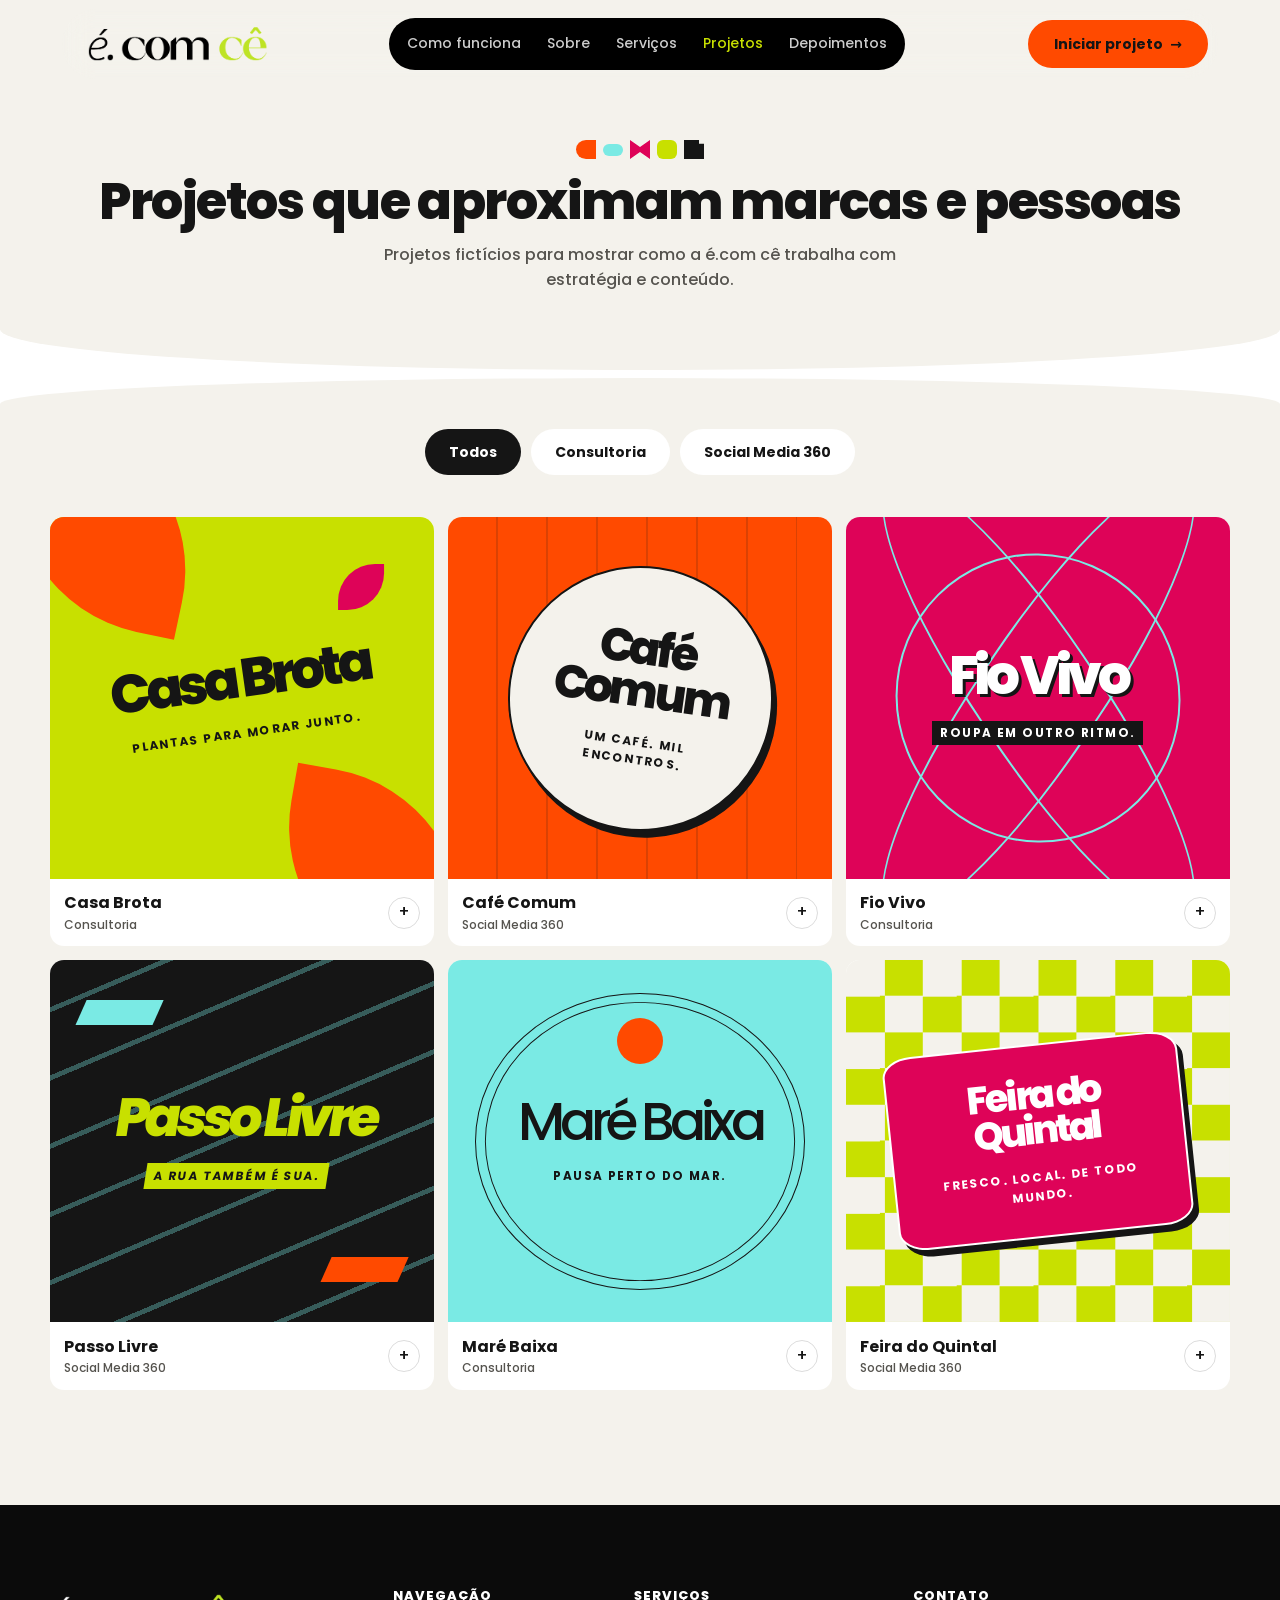
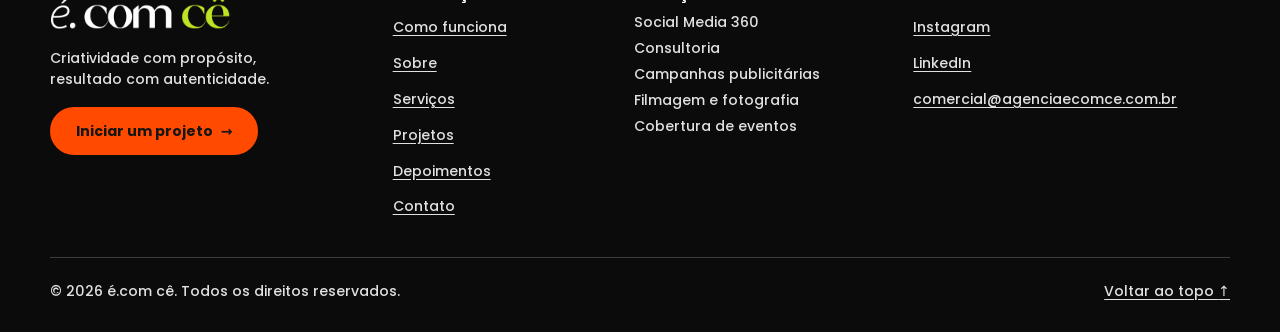
==== commit 7978fd96: "Add files via upload" ====
--- a/projeto/index.html
+++ b/projeto/index.html
@@ -137,15 +137,7 @@
       </div>
     </section>
 
-    <section class="section section-dark inner-cta" data-theme="dark" aria-labelledby="vamos-conversar">
-      <div class="container" data-reveal>
-        <p class="eyebrow">É com você</p>
-        <h2 id="vamos-conversar">Vamos conversar?</h2>
-        <p>Conta pra gente o que sua marca quer fazer acontecer.</p>
-        <a class="button button-primary" href="../#contato">Iniciar projeto <span aria-hidden="true">→</span></a>
-      </div>
-    </section>
-  </main>
+</main>
 
   <footer class="site-footer" data-theme="dark">
     <div class="container">
@@ -163,9 +155,9 @@
           <a href="./" aria-current="page">Projetos</a><a href="../#depoimentos">Depoimentos</a><a href="../#contato">Contato</a>
         </nav>
         <div class="footer-column">
-          <h2>Serviços</h2>
-          <span>Branding e identidade</span><span>Social media</span><span>Marketing e tráfego pago</span>
-          <span>Web design</span><span>Design gráfico</span><span>Produção audiovisual</span>
+          <h2>Serviços</h2>
+          <span>Social Media 360</span><span>Consultoria</span><span>Campanhas publicitárias</span>
+          <span>Filmagem e fotografia</span><span>Cobertura de eventos</span>
         </div>
         <div class="footer-column">
           <h2>Contato</h2>
--- a/css/style.css
+++ b/css/style.css
@@ -269,6 +269,30 @@
 .manifesto-copy .section-copy { max-width: 480px; margin-inline: auto; }
 .manifesto-copy .section-copy:first-child { margin-top: 0; }
 .manifesto-copy .actions { justify-content: center; }
+
+/* Marcas fornecidas pela cliente */
+.partner-section { padding-block: clamp(40px, 6vw, 72px); background: var(--white); color: var(--ink); text-align: center; }
+.partner-section h2, .partners-section h2 { margin-bottom: 30px; }
+.partner-marquee { overflow: hidden; }
+.partner-marquee:focus-visible { outline-offset: -4px; }
+.partner-track { display: flex; width: max-content; }
+.partner-group { display: flex; flex: none; align-items: center; gap: 32px; padding: 0 32px 0 0; margin: 0; list-style: none; }
+.partner-group li { display: flex; align-items: center; justify-content: center; flex: 0 0 200px; width: 200px; height: 140px; }
+.partner-group img { flex: none; width: 200px; height: 140px; object-fit: contain; }
+.partner-grid { display: grid; grid-template-columns: repeat(auto-fit, minmax(140px, 1fr)); align-items: center; gap: 24px; padding: 0; margin: 0; list-style: none; }
+.partner-grid li { display: grid; place-items: center; height: 140px; min-width: 0; }
+.partner-grid img { width: 100%; height: 100%; object-fit: contain; }
+@keyframes partner-slide { to { transform: translateX(-50%); } }
+@media (prefers-reduced-motion: no-preference) {
+  .partner-track { animation: partner-slide 100s linear infinite; }
+}
+@media (prefers-reduced-motion: reduce) {
+  .partner-track { width: auto; }
+  .partner-group { flex-wrap: wrap; justify-content: center; gap: 12px; padding: 0; }
+  .partner-group li { flex-basis: 140px; width: 140px; height: 110px; }
+  .partner-group img { width: 140px; height: 110px; }
+  .partner-repeat { display: none !important; }
+}
 
 .service-strip { overflow: hidden; padding-block: 16px; background: var(--lime); }
 .service-strip-track { display: flex; width: max-content; animation: service-scroll 34s linear infinite; }
@@ -498,3 +522,26 @@
   .service-strip-group span { padding-inline-start: 6px; gap: 6px; }
   .service-strip-repeat { display: none; }
 }
+
+/* Compensa as margens internas dos arquivos originais das marcas. */
+.partner-group img[src$="/1.png"] { transform: translateY(-2.72px); }
+.partner-group img[src$="/10.png"] { transform: translateY(0.58px); }
+.partner-group img[src$="/11.png"] { transform: translateY(-0.39px); }
+.partner-group img[src$="/12.png"] { transform: translateY(1.94px); }
+.partner-group img[src$="/13.png"] { transform: translateY(2.14px); }
+.partner-group img[src$="/14.png"] { transform: translateY(3.11px); }
+.partner-group img[src$="/15.png"] { transform: translateY(-0.78px); }
+.partner-group img[src$="/16.png"] { transform: translateY(3.89px); }
+.partner-group img[src$="/17.png"] { transform: translateY(9.53px); }
+.partner-group img[src$="/18.png"] { transform: translateY(0.19px); }
+.partner-group img[src$="/19.png"] { transform: translateY(0px); }
+.partner-group img[src$="/2.png"] { transform: translateY(0.19px); }
+.partner-group img[src$="/20.png"] { transform: translateY(0px); }
+.partner-group img[src$="/3.png"] { transform: translateY(2.92px); }
+.partner-group img[src$="/4.png"] { transform: translateY(-1.94px); }
+.partner-group img[src$="/5.png"] { transform: translateY(0px); }
+.partner-group img[src$="/6.png"] { transform: translateY(-0.58px); }
+.partner-group img[src$="/7.png"] { transform: translateY(0.19px); }
+.partner-group img[src$="/8.png"] { transform: translateY(0px); }
+.partner-group img[src$="/9.png"] { transform: translateY(0px); }
+.partner-group img[src$="/behi_horizontal_ponto_final_tinta.png"] { transform: translateY(0px); }
--- a/css/pages.css
+++ b/css/pages.css
@@ -99,25 +99,76 @@
 /* Sobre e retratos */
 .about-hero-grid { display: grid; grid-template-columns: minmax(0, .8fr) minmax(0, 1.2fr); align-items: center; gap: clamp(24px, 6vw, 84px); }
 .about-hero-grid > .hero-enter:nth-child(2) { animation-delay: .12s; }
-.about-portrait { position: relative; margin: 0 7px; }
-.about-portrait-art { display: grid; grid-template-columns: repeat(3, minmax(0, 1fr)); align-items: end; overflow: hidden; min-height: 230px; aspect-ratio: 1.56; border-radius: 26% 0 0 0; background: var(--cyan); }
-.about-portrait-art img { width: 100%; height: auto; }
-.about-portrait-art img:nth-child(2) { transform: scale(1.14); transform-origin: bottom; z-index: 1; }
-.portrait-spark, .portrait-star { position: absolute; z-index: 2; line-height: 1; font-size: clamp(2.75rem, 8vw, 7rem); }
-.portrait-spark { top: -.22em; right: -.1em; color: var(--pink); }
-.portrait-star { bottom: -.28em; left: -.19em; color: var(--lime); }
+#about-title { line-height: 1.15; }
+#about-title > span { display: block; margin-top: .35em; color: var(--pink); }
+.identity-board { display: block; min-width: 0; padding: clamp(14px, 3vw, 26px); border: 1px solid var(--line); border-radius: 28px; background: var(--white); color: var(--ink); text-decoration: none; transform: rotate(2deg); box-shadow: 9px 12px 0 var(--cyan); }
+.identity-board-header { display: flex; flex-wrap: wrap; align-items: center; justify-content: space-between; gap: 12px; margin-bottom: 20px; font-size: .8rem; font-weight: 600; }
+.identity-board-header .brand-mark { width: 130px; }
+.identity-tiles { display: grid; grid-template-columns: repeat(2, minmax(0, 1fr)); gap: 8px; }
+.identity-tile { display: flex; flex-direction: column; justify-content: space-between; min-width: 0; aspect-ratio: 1; overflow: hidden; padding: clamp(12px, 2vw, 24px); border-radius: 12px; font-size: clamp(1rem, 2.2vw, 2rem); font-weight: 800; letter-spacing: -.05em; line-height: 1.1; }
+.identity-tile b { font-size: clamp(2.5rem, 6vw, 5.5rem); line-height: .9; align-self: flex-end; }
+.tile-ideas { background: var(--pink); color: var(--white); }
+.tile-ideas b { color: var(--lime); }
+.tile-connect { background: var(--lime); }
+.tile-strategy { background: var(--cyan); }
+.tile-together { background: var(--orange); justify-content: center; }
+.tile-together b { align-self: flex-start; font-size: clamp(3.5rem, 8vw, 7rem); }
+.identity-board-link { display: flex; justify-content: space-between; gap: 10px; margin-top: 20px; font-size: .85rem; font-weight: 600; }
 
 .team-section { padding-block: clamp(24px, 4vw, 48px); }
 .team-carousel { overflow: hidden; }
 .team-carousel:focus-visible { outline-offset: -4px; }
 .team-track { display: flex; width: max-content; }
-.team-group { display: flex; gap: 10px; padding-inline-end: 10px; }
-.team-group img { width: clamp(160px, 24vw, 320px); height: auto; border-radius: 22px; filter: grayscale(100%); }
-.team-controls { display: flex; flex-wrap: wrap; align-items: center; justify-content: space-between; gap: 10px; margin-top: 12px; color: var(--muted); font-size: .8rem; }
-.team-motion-toggle { padding-block: 6px; min-height: 44px; }
+.team-group { display: flex; flex: none; justify-content: space-around; min-width: 100vw; gap: 10px; padding-inline-end: 10px; }
+.team-card {
+  position: relative;
+  isolation: isolate;
+  flex: 0 0 auto;
+  width: clamp(220px, 24vw, 320px);
+  aspect-ratio: 3 / 4;
+  margin: 0;
+  overflow: hidden;
+  border-radius: 22px;
+  background: var(--paper);
+  transition: background-color .35s var(--ease-out);
+}
+.team-card-1 { --team-color: var(--lime); }
+.team-card-2 { --team-color: var(--pink); }
+.team-card-3 { --team-color: var(--cyan); }
+.team-card-4 { --team-color: var(--orange); }
+.team-card img {
+  width: 100%;
+  height: 100%;
+  object-fit: cover;
+  filter: grayscale(100%);
+  border-radius: 22px;
+  transform-origin: center top;
+  transition: transform .4s var(--ease-out), border-radius .4s var(--ease-out), filter .4s var(--ease-out);
+}
+.team-card figcaption {
+  position: absolute;
+  inset: auto 14px 14px;
+  padding: 12px 14px;
+  border-radius: 16px;
+  background: var(--paper);
+  color: var(--ink);
+  opacity: 0;
+  transform: translateY(18px);
+  transition: opacity .3s var(--ease-out), transform .3s var(--ease-out);
+}
+.team-card strong, .team-card figcaption span { display: block; }
+.team-card strong { font-size: .85rem; line-height: 1.3; }
+.team-card figcaption span { margin-top: 4px; font-size: .73rem; line-height: 1.4; }
+.team-card:is(:hover, :focus-visible) { background: var(--team-color); }
+.team-card:is(:hover, :focus-visible) img { transform: translateY(12px) scale(.9); border-radius: 70px 70px 22px 22px; filter: grayscale(0); }
+.team-card:is(:hover, :focus-visible) figcaption { opacity: 1; transform: none; }
+@media (hover: none) {
+  .team-card { background: var(--team-color); }
+  .team-card img { transform: translateY(12px) scale(.9); border-radius: 70px 70px 22px 22px; filter: grayscale(0); }
+  .team-card figcaption { opacity: 1; transform: none; }
+}
 @media (prefers-reduced-motion: no-preference) {
   .team-track { animation: team-slide 42s linear infinite; }
-  .team-carousel:hover .team-track, .team-carousel:focus-within .team-track, .team-track.is-paused { animation-play-state: paused; }
 }
 @keyframes team-slide { to { transform: translateX(-50%); } }
 
@@ -141,7 +192,7 @@
 }
 @media (max-width: 640px) {
   .about-hero-grid, .about-offer-grid { grid-template-columns: minmax(0, 1fr); }
-  .about-portrait-art { min-height: 0; }
+  .identity-board { margin-inline: 4px 12px; }
 }
 @media (max-width: 440px) {
   .portfolio-grid { grid-template-columns: minmax(0, 1fr); }
@@ -149,6 +200,7 @@
 }
 @media (prefers-reduced-motion: reduce) {
   .team-carousel { overflow-x: auto; }
-  .team-group-repeat, .team-motion-toggle { display: none !important; }
+  .team-group-repeat { display: none !important; }
+  .team-card figcaption { opacity: 1; transform: none; }
 }
 
